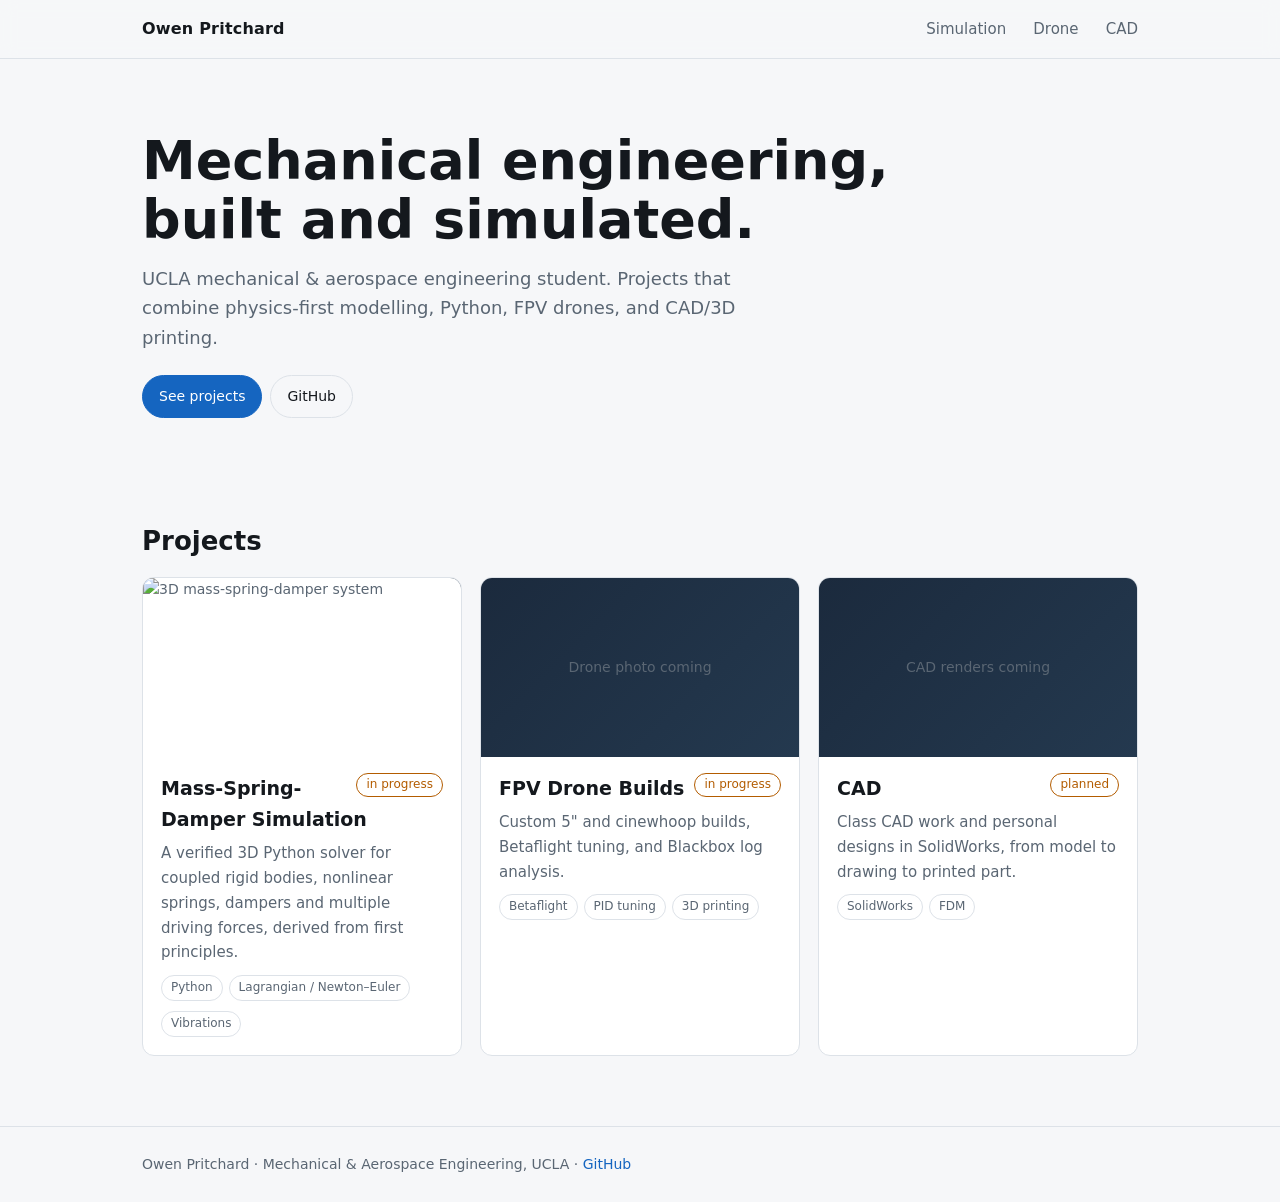
==== index.html @ bb1ef4fb "Add files via upload" ====
<!doctype html><html lang="en"><head><title>Owen Pritchard — Projects</title>
<meta charset="utf-8"><meta name="viewport" content="width=device-width,initial-scale=1"><link rel="stylesheet" href="style.css"><link rel="stylesheet" href="https://cdn.jsdelivr.net/npm/highlight.js@11/styles/github-dark.min.css"><script defer src="https://cdn.jsdelivr.net/npm/highlight.js@11/lib/common.min.js"></script><script>window.MathJax={tex:{inlineMath:[["$","$"],["\\\\(","\\\\)"]]}}</script><script defer src="https://cdn.jsdelivr.net/npm/mathjax@3/es5/tex-chtml.js"></script><script defer src="site.js"></script>
</head><body>
<header class="nav"><div class="wrap"><a class="brand" href="index.html">Owen Pritchard</a><nav>
<a href="projects/simulation.html" class="">Simulation</a>
<a href="projects/drone.html" class="">Drone</a>
<a href="projects/cad.html" class="">CAD</a>
</nav></div></header>
<main class="wrap">
<section class="hero"><h1>Mechanical engineering,<br>built and simulated.</h1>
<p>UCLA mechanical &amp; aerospace engineering student. Projects that combine physics-first modelling, Python, FPV drones, and CAD/3D printing.</p>
<a class="btn primary" href="#projects">See projects</a><a class="btn" href="https://github.com/proj-v-op">GitHub</a></section>
<h2 id="projects">Projects</h2>
<div class="grid">
<a class="card" href="projects/simulation.html"><div class="thumb"><img src="assets/img/msd-system.png" alt="3D mass-spring-damper system"></div><div class="body"><span class="status">in progress</span><h3>Mass-Spring-Damper Simulation</h3><p>A verified 3D Python solver for coupled rigid bodies, nonlinear springs, dampers and multiple driving forces, derived from first principles.</p><span class="tag">Python</span><span class="tag">Lagrangian / Newton–Euler</span><span class="tag">Vibrations</span></div></a>
<a class="card" href="projects/drone.html"><div class="thumb">Drone photo coming</div><div class="body"><span class="status">in progress</span><h3>FPV Drone Builds</h3><p>Custom 5" and cinewhoop builds, Betaflight tuning, and Blackbox log analysis.</p><span class="tag">Betaflight</span><span class="tag">PID tuning</span><span class="tag">3D printing</span></div></a>
<a class="card" href="projects/cad.html"><div class="thumb">CAD renders coming</div><div class="body"><span class="status">planned</span><h3>CAD</h3><p>Class CAD work and personal designs in SolidWorks, from model to drawing to printed part.</p><span class="tag">SolidWorks</span><span class="tag">FDM</span></div></a>
</div></main>
<footer><div class="wrap">Owen Pritchard · Mechanical &amp; Aerospace Engineering, UCLA · <a href="https://github.com/proj-v-op">GitHub</a></div></footer></body></html>
---- style.css ----
:root{--bg:#0f1318;--panel:#171d25;--line:#26303b;--text:#e6ebf1;--mute:#98a4b3;--accent:#5aa9ff;--accent2:#ffb454;--r:12px}
@media (prefers-color-scheme:light){:root{--bg:#f6f7f9;--panel:#fff;--line:#dde2e8;--text:#14181d;--mute:#5a6673;--accent:#1565c0;--accent2:#b35c00}}
*{box-sizing:border-box}html{scroll-behavior:smooth}
body{margin:0;background:var(--bg);color:var(--text);font:16px/1.65 Inter,system-ui,-apple-system,Segoe UI,sans-serif}
a{color:var(--accent);text-decoration:none}a:hover{text-decoration:underline}
.wrap{max-width:1040px;margin:0 auto;padding:0 22px}
header.nav{position:sticky;top:0;z-index:10;background:color-mix(in srgb,var(--bg) 88%,transparent);backdrop-filter:blur(8px);border-bottom:1px solid var(--line)}
header.nav .wrap{display:flex;align-items:center;justify-content:space-between;height:58px}
.brand{font-weight:700;letter-spacing:.2px;color:var(--text)}
nav a{margin-left:22px;color:var(--mute);font-size:15px}nav a:hover,nav a.on{color:var(--text);text-decoration:none}
.hero{padding:72px 0 40px}.hero h1{font-size:clamp(34px,6vw,54px);line-height:1.1;margin:0 0 14px}
.hero p{color:var(--mute);max-width:640px;font-size:18px;margin:0 0 22px}
.btn{display:inline-block;padding:9px 16px;border:1px solid var(--line);border-radius:999px;color:var(--text);margin:0 8px 8px 0;font-size:14px}
.btn.primary{background:var(--accent);border-color:var(--accent);color:#fff}.btn:hover{text-decoration:none;border-color:var(--accent)}
h2{font-size:26px;margin:54px 0 14px}h3{font-size:19px;margin:28px 0 8px}
.grid{display:grid;grid-template-columns:repeat(auto-fit,minmax(290px,1fr));gap:18px}
.card{background:var(--panel);border:1px solid var(--line);border-radius:var(--r);overflow:hidden;display:flex;flex-direction:column;color:var(--text)}
.card:hover{border-color:var(--accent);text-decoration:none}
.card .thumb{aspect-ratio:16/9;background:linear-gradient(135deg,#1b2a3d,#24394f);display:flex;align-items:center;justify-content:center;color:var(--mute);font-size:14px}
.card .thumb img{width:100%;height:100%;object-fit:contain;background:#fff}
.card .body{padding:16px 18px 18px}.card h3{margin:0 0 6px}.card p{margin:0;color:var(--mute);font-size:15px}
.tag{display:inline-block;font-size:12px;padding:2px 9px;border:1px solid var(--line);border-radius:999px;color:var(--mute);margin:10px 6px 0 0}
.status{float:right;font-size:12px;color:var(--accent2);border:1px solid var(--accent2);border-radius:999px;padding:1px 9px}
.page-head{padding:54px 0 8px}.page-head h1{margin:0 0 8px;font-size:clamp(28px,5vw,42px)}.page-head p{color:var(--mute);margin:0;max-width:720px}
figure{margin:22px 0}figure img,figure video,.embed iframe{width:100%;border-radius:var(--r);border:1px solid var(--line);background:#000}
figcaption{color:var(--mute);font-size:14px;margin-top:8px}
.embed{position:relative;aspect-ratio:16/9}.embed iframe{position:absolute;inset:0;height:100%}
.gallery{display:grid;grid-template-columns:repeat(auto-fill,minmax(220px,1fr));gap:12px}
.gallery img{width:100%;aspect-ratio:4/3;object-fit:cover;border-radius:10px;border:1px solid var(--line);cursor:zoom-in}
.lb{position:fixed;inset:0;background:rgba(0,0,0,.88);display:none;align-items:center;justify-content:center;z-index:50;cursor:zoom-out}
.lb.on{display:flex}.lb img{max-width:94vw;max-height:92vh;border-radius:8px}
pre{color:#d6deeb;background:#0b0f14;border:1px solid var(--line);border-radius:var(--r);padding:16px;overflow:auto;font-size:13.5px;line-height:1.5;max-height:520px}
code{font-family:ui-monospace,SFMono-Regular,Menlo,Consolas,monospace}
.codebox{margin:16px 0}.codebox .bar{display:flex;justify-content:space-between;font-size:13px;color:var(--mute);margin-bottom:6px}
table{border-collapse:collapse;width:100%;margin:14px 0;font-size:15px}th,td{border-bottom:1px solid var(--line);padding:9px 10px;text-align:left}th{color:var(--mute);font-weight:600}
.note{border-left:3px solid var(--accent2);background:var(--panel);padding:12px 16px;border-radius:0 var(--r) var(--r) 0;color:var(--mute);font-size:15px;margin:18px 0}
.eq{background:var(--panel);border:1px solid var(--line);border-radius:var(--r);padding:6px 16px;margin:14px 0;overflow-x:auto}
footer{border-top:1px solid var(--line);margin-top:70px;padding:26px 0;color:var(--mute);font-size:14px}
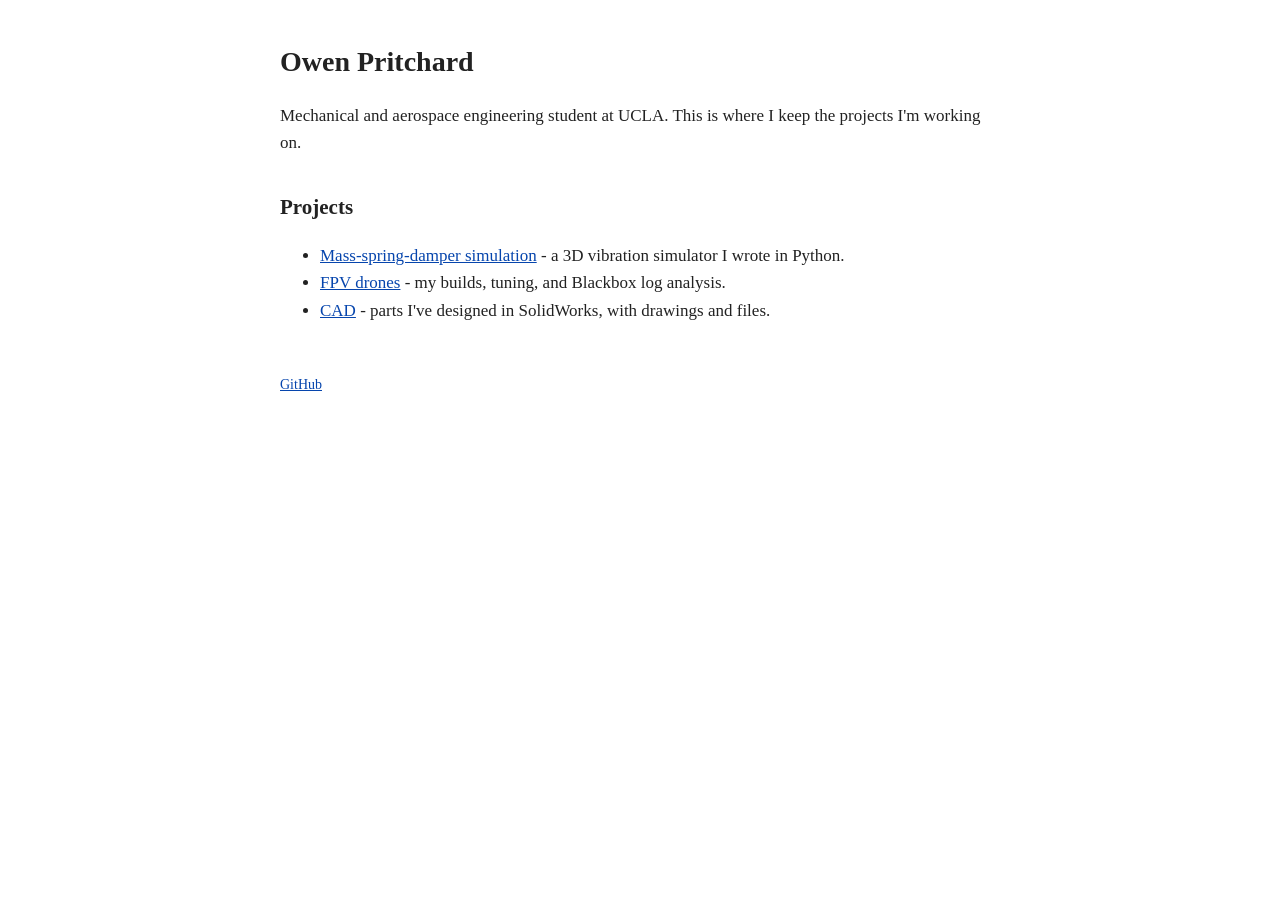
==== commit 3aa6e490: "Add files via upload" ====
--- a/index.html
+++ b/index.html
@@ -1,19 +1,26 @@
-<!doctype html><html lang="en"><head><title>Owen Pritchard — Projects</title>
-<meta charset="utf-8"><meta name="viewport" content="width=device-width,initial-scale=1"><link rel="stylesheet" href="style.css"><link rel="stylesheet" href="https://cdn.jsdelivr.net/npm/highlight.js@11/styles/github-dark.min.css"><script defer src="https://cdn.jsdelivr.net/npm/highlight.js@11/lib/common.min.js"></script><script>window.MathJax={tex:{inlineMath:[["$","$"],["\\\\(","\\\\)"]]}}</script><script defer src="https://cdn.jsdelivr.net/npm/mathjax@3/es5/tex-chtml.js"></script><script defer src="site.js"></script>
-</head><body>
-<header class="nav"><div class="wrap"><a class="brand" href="index.html">Owen Pritchard</a><nav>
-<a href="projects/simulation.html" class="">Simulation</a>
-<a href="projects/drone.html" class="">Drone</a>
-<a href="projects/cad.html" class="">CAD</a>
-</nav></div></header>
-<main class="wrap">
-<section class="hero"><h1>Mechanical engineering,<br>built and simulated.</h1>
-<p>UCLA mechanical &amp; aerospace engineering student. Projects that combine physics-first modelling, Python, FPV drones, and CAD/3D printing.</p>
-<a class="btn primary" href="#projects">See projects</a><a class="btn" href="https://github.com/proj-v-op">GitHub</a></section>
-<h2 id="projects">Projects</h2>
-<div class="grid">
-<a class="card" href="projects/simulation.html"><div class="thumb"><img src="assets/img/msd-system.png" alt="3D mass-spring-damper system"></div><div class="body"><span class="status">in progress</span><h3>Mass-Spring-Damper Simulation</h3><p>A verified 3D Python solver for coupled rigid bodies, nonlinear springs, dampers and multiple driving forces, derived from first principles.</p><span class="tag">Python</span><span class="tag">Lagrangian / Newton–Euler</span><span class="tag">Vibrations</span></div></a>
-<a class="card" href="projects/drone.html"><div class="thumb">Drone photo coming</div><div class="body"><span class="status">in progress</span><h3>FPV Drone Builds</h3><p>Custom 5" and cinewhoop builds, Betaflight tuning, and Blackbox log analysis.</p><span class="tag">Betaflight</span><span class="tag">PID tuning</span><span class="tag">3D printing</span></div></a>
-<a class="card" href="projects/cad.html"><div class="thumb">CAD renders coming</div><div class="body"><span class="status">planned</span><h3>CAD</h3><p>Class CAD work and personal designs in SolidWorks, from model to drawing to printed part.</p><span class="tag">SolidWorks</span><span class="tag">FDM</span></div></a>
-</div></main>
-<footer><div class="wrap">Owen Pritchard · Mechanical &amp; Aerospace Engineering, UCLA · <a href="https://github.com/proj-v-op">GitHub</a></div></footer></body></html>
+<!DOCTYPE html>
+<html>
+<head>
+<meta charset="utf-8">
+<meta name="viewport" content="width=device-width, initial-scale=1">
+<title>Owen Pritchard</title>
+<link rel="stylesheet" href="style.css">
+</head>
+<body>
+
+<h1>Owen Pritchard</h1>
+<p>Mechanical and aerospace engineering student at UCLA. This is where I keep the projects I'm working on.</p>
+
+<h2>Projects</h2>
+<ul>
+  <li><a href="projects/simulation.html">Mass-spring-damper simulation</a> - a 3D vibration simulator I wrote in Python.</li>
+  <li><a href="projects/drone.html">FPV drones</a> - my builds, tuning, and Blackbox log analysis.</li>
+  <li><a href="projects/cad.html">CAD</a> - parts I've designed in SolidWorks, with drawings and files.</li>
+</ul>
+
+<footer>
+<a href="https://github.com/proj-v-op">GitHub</a>
+</footer>
+
+</body>
+</html>
--- a/style.css
+++ b/style.css
@@ -1,38 +1,26 @@
-:root{--bg:#0f1318;--panel:#171d25;--line:#26303b;--text:#e6ebf1;--mute:#98a4b3;--accent:#5aa9ff;--accent2:#ffb454;--r:12px}
-@media (prefers-color-scheme:light){:root{--bg:#f6f7f9;--panel:#fff;--line:#dde2e8;--text:#14181d;--mute:#5a6673;--accent:#1565c0;--accent2:#b35c00}}
-*{box-sizing:border-box}html{scroll-behavior:smooth}
-body{margin:0;background:var(--bg);color:var(--text);font:16px/1.65 Inter,system-ui,-apple-system,Segoe UI,sans-serif}
-a{color:var(--accent);text-decoration:none}a:hover{text-decoration:underline}
-.wrap{max-width:1040px;margin:0 auto;padding:0 22px}
-header.nav{position:sticky;top:0;z-index:10;background:color-mix(in srgb,var(--bg) 88%,transparent);backdrop-filter:blur(8px);border-bottom:1px solid var(--line)}
-header.nav .wrap{display:flex;align-items:center;justify-content:space-between;height:58px}
-.brand{font-weight:700;letter-spacing:.2px;color:var(--text)}
-nav a{margin-left:22px;color:var(--mute);font-size:15px}nav a:hover,nav a.on{color:var(--text);text-decoration:none}
-.hero{padding:72px 0 40px}.hero h1{font-size:clamp(34px,6vw,54px);line-height:1.1;margin:0 0 14px}
-.hero p{color:var(--mute);max-width:640px;font-size:18px;margin:0 0 22px}
-.btn{display:inline-block;padding:9px 16px;border:1px solid var(--line);border-radius:999px;color:var(--text);margin:0 8px 8px 0;font-size:14px}
-.btn.primary{background:var(--accent);border-color:var(--accent);color:#fff}.btn:hover{text-decoration:none;border-color:var(--accent)}
-h2{font-size:26px;margin:54px 0 14px}h3{font-size:19px;margin:28px 0 8px}
-.grid{display:grid;grid-template-columns:repeat(auto-fit,minmax(290px,1fr));gap:18px}
-.card{background:var(--panel);border:1px solid var(--line);border-radius:var(--r);overflow:hidden;display:flex;flex-direction:column;color:var(--text)}
-.card:hover{border-color:var(--accent);text-decoration:none}
-.card .thumb{aspect-ratio:16/9;background:linear-gradient(135deg,#1b2a3d,#24394f);display:flex;align-items:center;justify-content:center;color:var(--mute);font-size:14px}
-.card .thumb img{width:100%;height:100%;object-fit:contain;background:#fff}
-.card .body{padding:16px 18px 18px}.card h3{margin:0 0 6px}.card p{margin:0;color:var(--mute);font-size:15px}
-.tag{display:inline-block;font-size:12px;padding:2px 9px;border:1px solid var(--line);border-radius:999px;color:var(--mute);margin:10px 6px 0 0}
-.status{float:right;font-size:12px;color:var(--accent2);border:1px solid var(--accent2);border-radius:999px;padding:1px 9px}
-.page-head{padding:54px 0 8px}.page-head h1{margin:0 0 8px;font-size:clamp(28px,5vw,42px)}.page-head p{color:var(--mute);margin:0;max-width:720px}
-figure{margin:22px 0}figure img,figure video,.embed iframe{width:100%;border-radius:var(--r);border:1px solid var(--line);background:#000}
-figcaption{color:var(--mute);font-size:14px;margin-top:8px}
-.embed{position:relative;aspect-ratio:16/9}.embed iframe{position:absolute;inset:0;height:100%}
-.gallery{display:grid;grid-template-columns:repeat(auto-fill,minmax(220px,1fr));gap:12px}
-.gallery img{width:100%;aspect-ratio:4/3;object-fit:cover;border-radius:10px;border:1px solid var(--line);cursor:zoom-in}
-.lb{position:fixed;inset:0;background:rgba(0,0,0,.88);display:none;align-items:center;justify-content:center;z-index:50;cursor:zoom-out}
-.lb.on{display:flex}.lb img{max-width:94vw;max-height:92vh;border-radius:8px}
-pre{color:#d6deeb;background:#0b0f14;border:1px solid var(--line);border-radius:var(--r);padding:16px;overflow:auto;font-size:13.5px;line-height:1.5;max-height:520px}
-code{font-family:ui-monospace,SFMono-Regular,Menlo,Consolas,monospace}
-.codebox{margin:16px 0}.codebox .bar{display:flex;justify-content:space-between;font-size:13px;color:var(--mute);margin-bottom:6px}
-table{border-collapse:collapse;width:100%;margin:14px 0;font-size:15px}th,td{border-bottom:1px solid var(--line);padding:9px 10px;text-align:left}th{color:var(--mute);font-weight:600}
-.note{border-left:3px solid var(--accent2);background:var(--panel);padding:12px 16px;border-radius:0 var(--r) var(--r) 0;color:var(--mute);font-size:15px;margin:18px 0}
-.eq{background:var(--panel);border:1px solid var(--line);border-radius:var(--r);padding:6px 16px;margin:14px 0;overflow-x:auto}
-footer{border-top:1px solid var(--line);margin-top:70px;padding:26px 0;color:var(--mute);font-size:14px}
+body {
+  max-width: 720px;
+  margin: 40px auto;
+  padding: 0 20px;
+  font-family: Georgia, serif;
+  font-size: 17px;
+  line-height: 1.6;
+  color: #222;
+}
+
+a { color: #0645ad; }
+
+nav { margin-bottom: 30px; }
+nav a { margin-right: 15px; }
+
+h1 { font-size: 28px; margin-bottom: 5px; }
+h2 { font-size: 21px; margin-top: 35px; }
+
+img { max-width: 100%; border: 1px solid #ddd; }
+
+.small { color: #666; font-size: 14px; }
+
+table { border-collapse: collapse; }
+td, th { border: 1px solid #ccc; padding: 4px 10px; text-align: left; }
+
+footer { margin-top: 50px; color: #666; font-size: 14px; }
